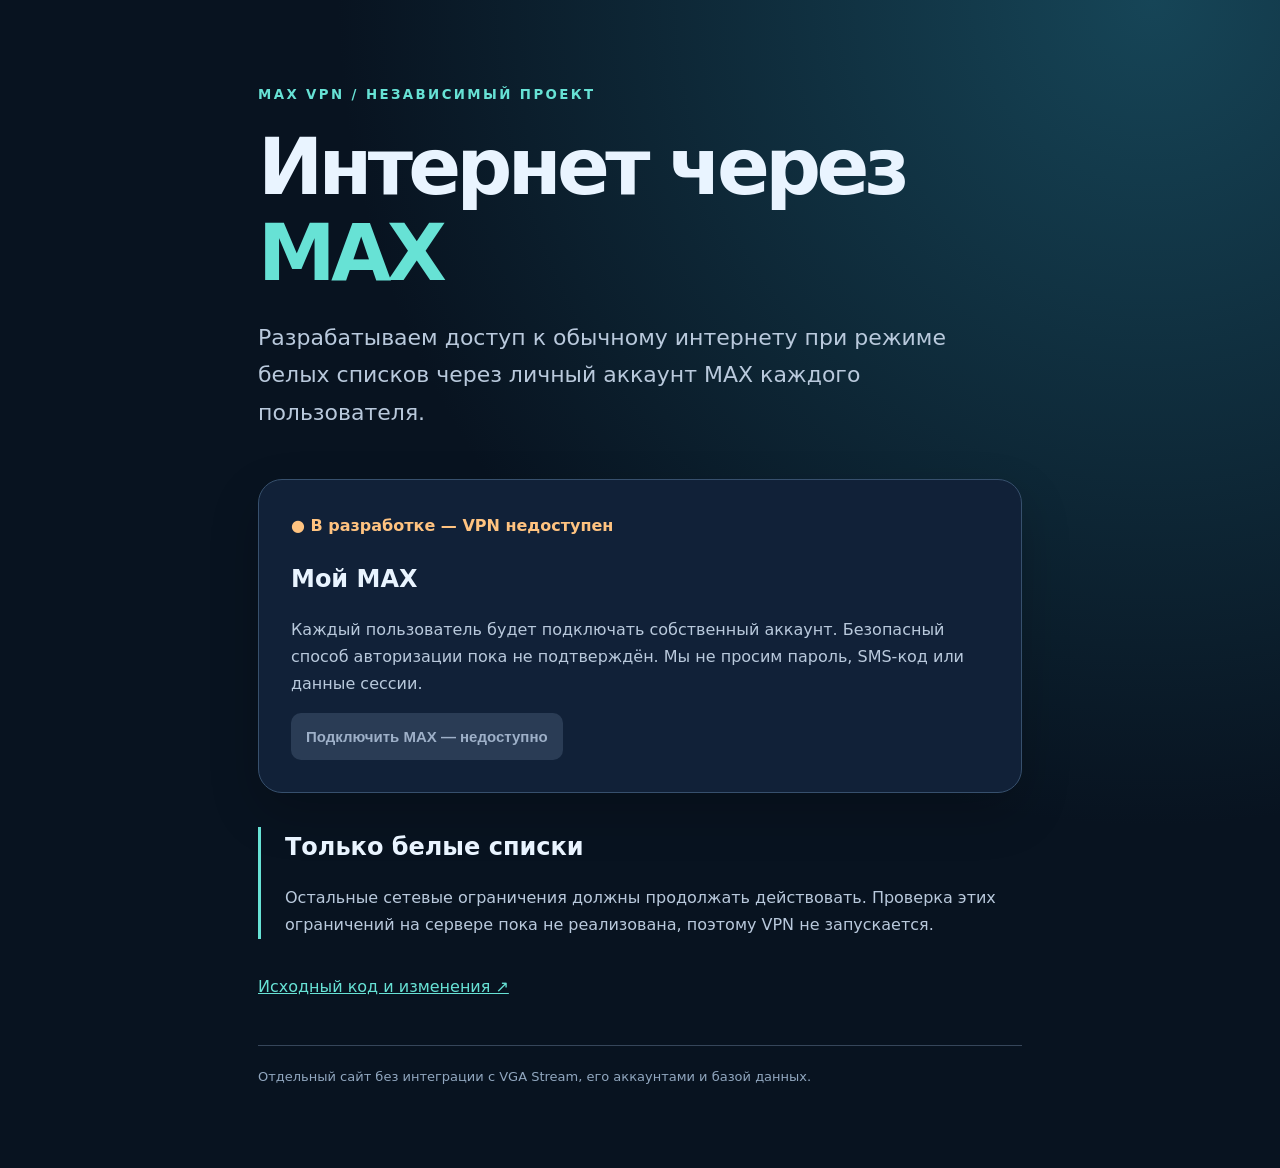
==== site/index.html @ 24f3a22f "Initialize standalone MAX VPN Android and website prototypes with user docs" ====
<!doctype html><html lang="ru"><head><meta charset="utf-8"><meta name="viewport" content="width=device-width,initial-scale=1"><title>MAX VPN — белые списки</title><link rel="stylesheet" href="./style.css"></head><body><main><small>MAX VPN / НЕЗАВИСИМЫЙ ПРОЕКТ</small><h1>Интернет через <em>MAX</em></h1><p class="lead">Разрабатываем доступ к обычному интернету при режиме белых списков через личный аккаунт MAX каждого пользователя.</p><section><b class="status">● В разработке — VPN недоступен</b><h2>Мой MAX</h2><p>Каждый пользователь будет подключать собственный аккаунт. Безопасный способ авторизации пока не подтверждён. Мы не просим пароль, SMS-код или данные сессии.</p><button disabled>Подключить MAX — недоступно</button></section><aside><h2>Только белые списки</h2><p>Остальные сетевые ограничения должны продолжать действовать. Проверка этих ограничений на сервере пока не реализована, поэтому VPN не запускается.</p></aside><p><a href="https://github.com/Mask0FDark/max_vpn">Исходный код и изменения ↗</a></p><footer>Отдельный сайт без интеграции с VGA Stream, его аккаунтами и базой данных.</footer></main></body></html>
---- site/style.css ----
*{box-sizing:border-box}body{margin:0;color:#e9f4ff;background:radial-gradient(ellipse at 90% 0%,#164557,transparent 50%),#081320;font:16px/1.7 system-ui,sans-serif}main{max-width:820px;margin:auto;padding:80px 28px}small{color:#67e2d5;letter-spacing:.18em;font-weight:800}h1{font-size:clamp(43px,8vw,78px);letter-spacing:-.06em;line-height:1.1;margin:18px 0}em{font-style:normal;color:#67e2d5}.lead{font-size:22px}p{color:#b9c9dc}section{padding:32px;background:#112138;border:1px solid #37506d;border-radius:24px;margin:48px 0 30px;box-shadow:0 20px 50px #0003}.status{color:#ffc380}h2{margin-bottom:5px}button{background:#2a3c55;border:0;color:#9eb0c8;border-radius:10px;padding:15px;font-size:15px;font-weight:700;cursor:not-allowed}aside{border-left:3px solid #67e2d5;padding-left:24px;margin:34px 0}a{color:#67e2d5}footer{border-top:1px solid #36465a;margin-top:45px;padding-top:20px;color:#91a7bf;font-size:13px}@media(max-width:550px){main{padding:35px 18px}section{padding:22px}}
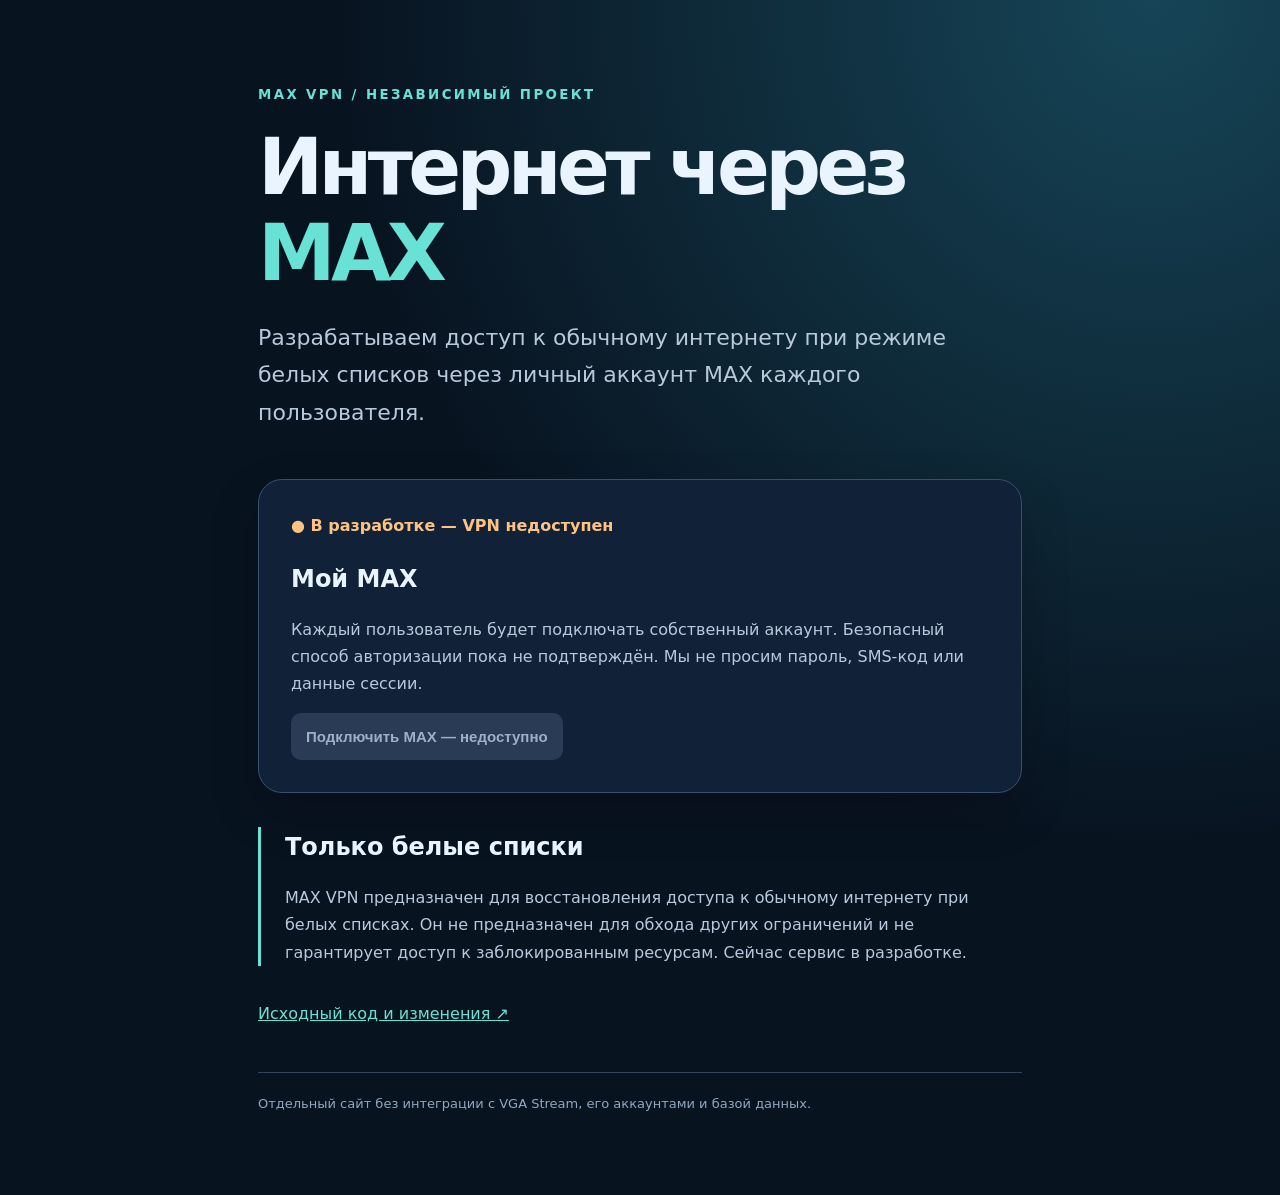
==== commit 22228fce: "Clarify VPN scope as allowlist connectivity, not filtering requirement" ====
--- a/site/index.html
+++ b/site/index.html
@@ -1 +1 @@
-<!doctype html><html lang="ru"><head><meta charset="utf-8"><meta name="viewport" content="width=device-width,initial-scale=1"><title>MAX VPN — белые списки</title><link rel="stylesheet" href="./style.css"></head><body><main><small>MAX VPN / НЕЗАВИСИМЫЙ ПРОЕКТ</small><h1>Интернет через <em>MAX</em></h1><p class="lead">Разрабатываем доступ к обычному интернету при режиме белых списков через личный аккаунт MAX каждого пользователя.</p><section><b class="status">● В разработке — VPN недоступен</b><h2>Мой MAX</h2><p>Каждый пользователь будет подключать собственный аккаунт. Безопасный способ авторизации пока не подтверждён. Мы не просим пароль, SMS-код или данные сессии.</p><button disabled>Подключить MAX — недоступно</button></section><aside><h2>Только белые списки</h2><p>Остальные сетевые ограничения должны продолжать действовать. Проверка этих ограничений на сервере пока не реализована, поэтому VPN не запускается.</p></aside><p><a href="https://github.com/Mask0FDark/max_vpn">Исходный код и изменения ↗</a></p><footer>Отдельный сайт без интеграции с VGA Stream, его аккаунтами и базой данных.</footer></main></body></html>+<!doctype html><html lang="ru"><head><meta charset="utf-8"><meta name="viewport" content="width=device-width,initial-scale=1"><title>MAX VPN — белые списки</title><link rel="stylesheet" href="./style.css"></head><body><main><small>MAX VPN / НЕЗАВИСИМЫЙ ПРОЕКТ</small><h1>Интернет через <em>MAX</em></h1><p class="lead">Разрабатываем доступ к обычному интернету при режиме белых списков через личный аккаунт MAX каждого пользователя.</p><section><b class="status">● В разработке — VPN недоступен</b><h2>Мой MAX</h2><p>Каждый пользователь будет подключать собственный аккаунт. Безопасный способ авторизации пока не подтверждён. Мы не просим пароль, SMS-код или данные сессии.</p><button disabled>Подключить MAX — недоступно</button></section><aside><h2>Только белые списки</h2><p>MAX VPN предназначен для восстановления доступа к обычному интернету при белых списках. Он не предназначен для обхода других ограничений и не гарантирует доступ к заблокированным ресурсам. Сейчас сервис в разработке.</p></aside><p><a href="https://github.com/Mask0FDark/max_vpn">Исходный код и изменения ↗</a></p><footer>Отдельный сайт без интеграции с VGA Stream, его аккаунтами и базой данных.</footer></main></body></html>
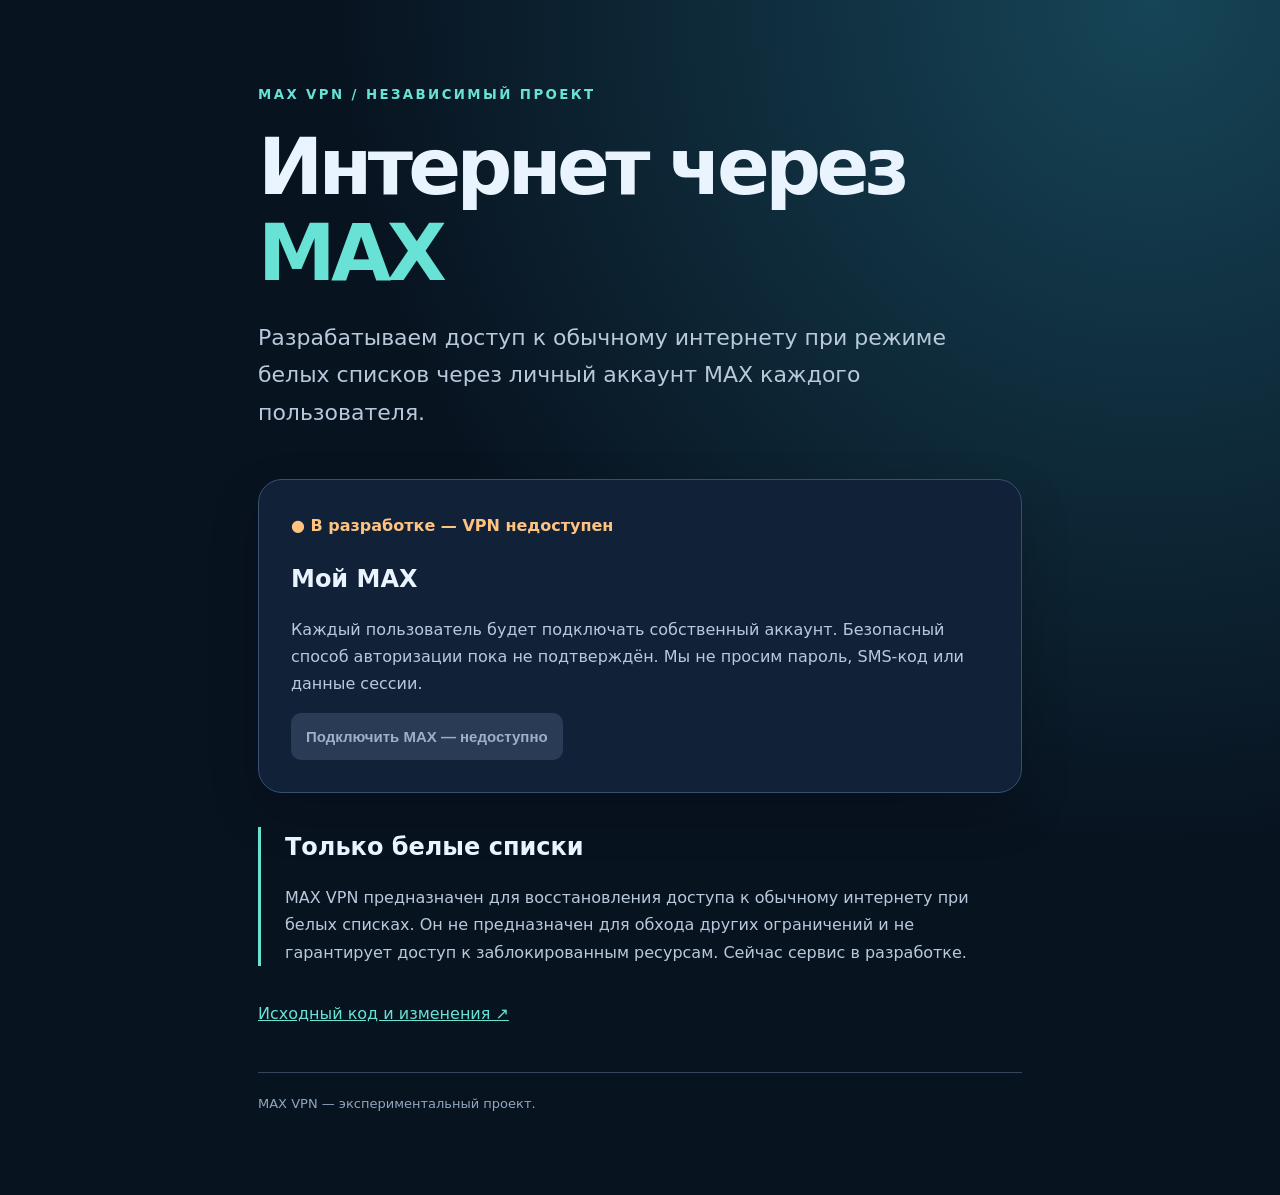
==== commit 24a63440: "Remove internal deployment details from public-facing docs and site" ====
--- a/site/index.html
+++ b/site/index.html
@@ -1 +1 @@
-<!doctype html><html lang="ru"><head><meta charset="utf-8"><meta name="viewport" content="width=device-width,initial-scale=1"><title>MAX VPN — белые списки</title><link rel="stylesheet" href="./style.css"></head><body><main><small>MAX VPN / НЕЗАВИСИМЫЙ ПРОЕКТ</small><h1>Интернет через <em>MAX</em></h1><p class="lead">Разрабатываем доступ к обычному интернету при режиме белых списков через личный аккаунт MAX каждого пользователя.</p><section><b class="status">● В разработке — VPN недоступен</b><h2>Мой MAX</h2><p>Каждый пользователь будет подключать собственный аккаунт. Безопасный способ авторизации пока не подтверждён. Мы не просим пароль, SMS-код или данные сессии.</p><button disabled>Подключить MAX — недоступно</button></section><aside><h2>Только белые списки</h2><p>MAX VPN предназначен для восстановления доступа к обычному интернету при белых списках. Он не предназначен для обхода других ограничений и не гарантирует доступ к заблокированным ресурсам. Сейчас сервис в разработке.</p></aside><p><a href="https://github.com/Mask0FDark/max_vpn">Исходный код и изменения ↗</a></p><footer>Отдельный сайт без интеграции с VGA Stream, его аккаунтами и базой данных.</footer></main></body></html>+<!doctype html><html lang="ru"><head><meta charset="utf-8"><meta name="viewport" content="width=device-width,initial-scale=1"><title>MAX VPN — белые списки</title><link rel="stylesheet" href="./style.css"></head><body><main><small>MAX VPN / НЕЗАВИСИМЫЙ ПРОЕКТ</small><h1>Интернет через <em>MAX</em></h1><p class="lead">Разрабатываем доступ к обычному интернету при режиме белых списков через личный аккаунт MAX каждого пользователя.</p><section><b class="status">● В разработке — VPN недоступен</b><h2>Мой MAX</h2><p>Каждый пользователь будет подключать собственный аккаунт. Безопасный способ авторизации пока не подтверждён. Мы не просим пароль, SMS-код или данные сессии.</p><button disabled>Подключить MAX — недоступно</button></section><aside><h2>Только белые списки</h2><p>MAX VPN предназначен для восстановления доступа к обычному интернету при белых списках. Он не предназначен для обхода других ограничений и не гарантирует доступ к заблокированным ресурсам. Сейчас сервис в разработке.</p></aside><p><a href="https://github.com/Mask0FDark/max_vpn">Исходный код и изменения ↗</a></p><footer>MAX VPN — экспериментальный проект.</footer></main></body></html>
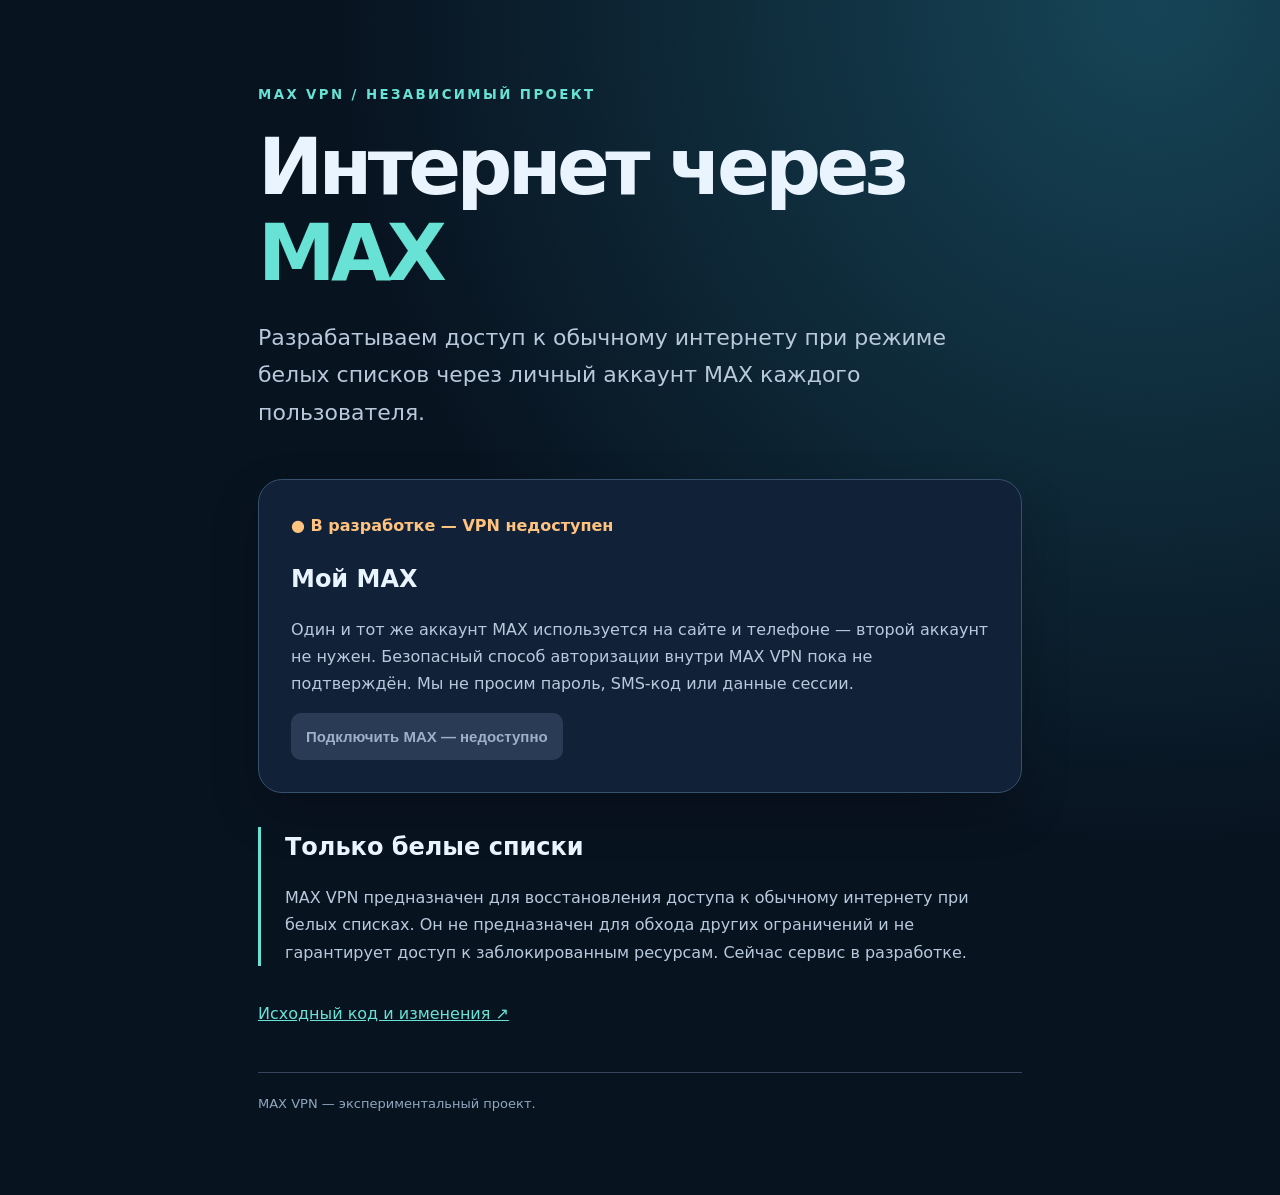
==== commit bdd66fed: "Use one MAX account with host and mobile message routing" ====
--- a/site/index.html
+++ b/site/index.html
@@ -1 +1 @@
-<!doctype html><html lang="ru"><head><meta charset="utf-8"><meta name="viewport" content="width=device-width,initial-scale=1"><title>MAX VPN — белые списки</title><link rel="stylesheet" href="./style.css"></head><body><main><small>MAX VPN / НЕЗАВИСИМЫЙ ПРОЕКТ</small><h1>Интернет через <em>MAX</em></h1><p class="lead">Разрабатываем доступ к обычному интернету при режиме белых списков через личный аккаунт MAX каждого пользователя.</p><section><b class="status">● В разработке — VPN недоступен</b><h2>Мой MAX</h2><p>Каждый пользователь будет подключать собственный аккаунт. Безопасный способ авторизации пока не подтверждён. Мы не просим пароль, SMS-код или данные сессии.</p><button disabled>Подключить MAX — недоступно</button></section><aside><h2>Только белые списки</h2><p>MAX VPN предназначен для восстановления доступа к обычному интернету при белых списках. Он не предназначен для обхода других ограничений и не гарантирует доступ к заблокированным ресурсам. Сейчас сервис в разработке.</p></aside><p><a href="https://github.com/Mask0FDark/max_vpn">Исходный код и изменения ↗</a></p><footer>MAX VPN — экспериментальный проект.</footer></main></body></html>+<!doctype html><html lang="ru"><head><meta charset="utf-8"><meta name="viewport" content="width=device-width,initial-scale=1"><title>MAX VPN — белые списки</title><link rel="stylesheet" href="./style.css"></head><body><main><small>MAX VPN / НЕЗАВИСИМЫЙ ПРОЕКТ</small><h1>Интернет через <em>MAX</em></h1><p class="lead">Разрабатываем доступ к обычному интернету при режиме белых списков через личный аккаунт MAX каждого пользователя.</p><section><b class="status">● В разработке — VPN недоступен</b><h2>Мой MAX</h2><p>Один и тот же аккаунт MAX используется на сайте и телефоне — второй аккаунт не нужен. Безопасный способ авторизации внутри MAX VPN пока не подтверждён. Мы не просим пароль, SMS-код или данные сессии.</p><button disabled>Подключить MAX — недоступно</button></section><aside><h2>Только белые списки</h2><p>MAX VPN предназначен для восстановления доступа к обычному интернету при белых списках. Он не предназначен для обхода других ограничений и не гарантирует доступ к заблокированным ресурсам. Сейчас сервис в разработке.</p></aside><p><a href="https://github.com/Mask0FDark/max_vpn">Исходный код и изменения ↗</a></p><footer>MAX VPN — экспериментальный проект.</footer></main></body></html>
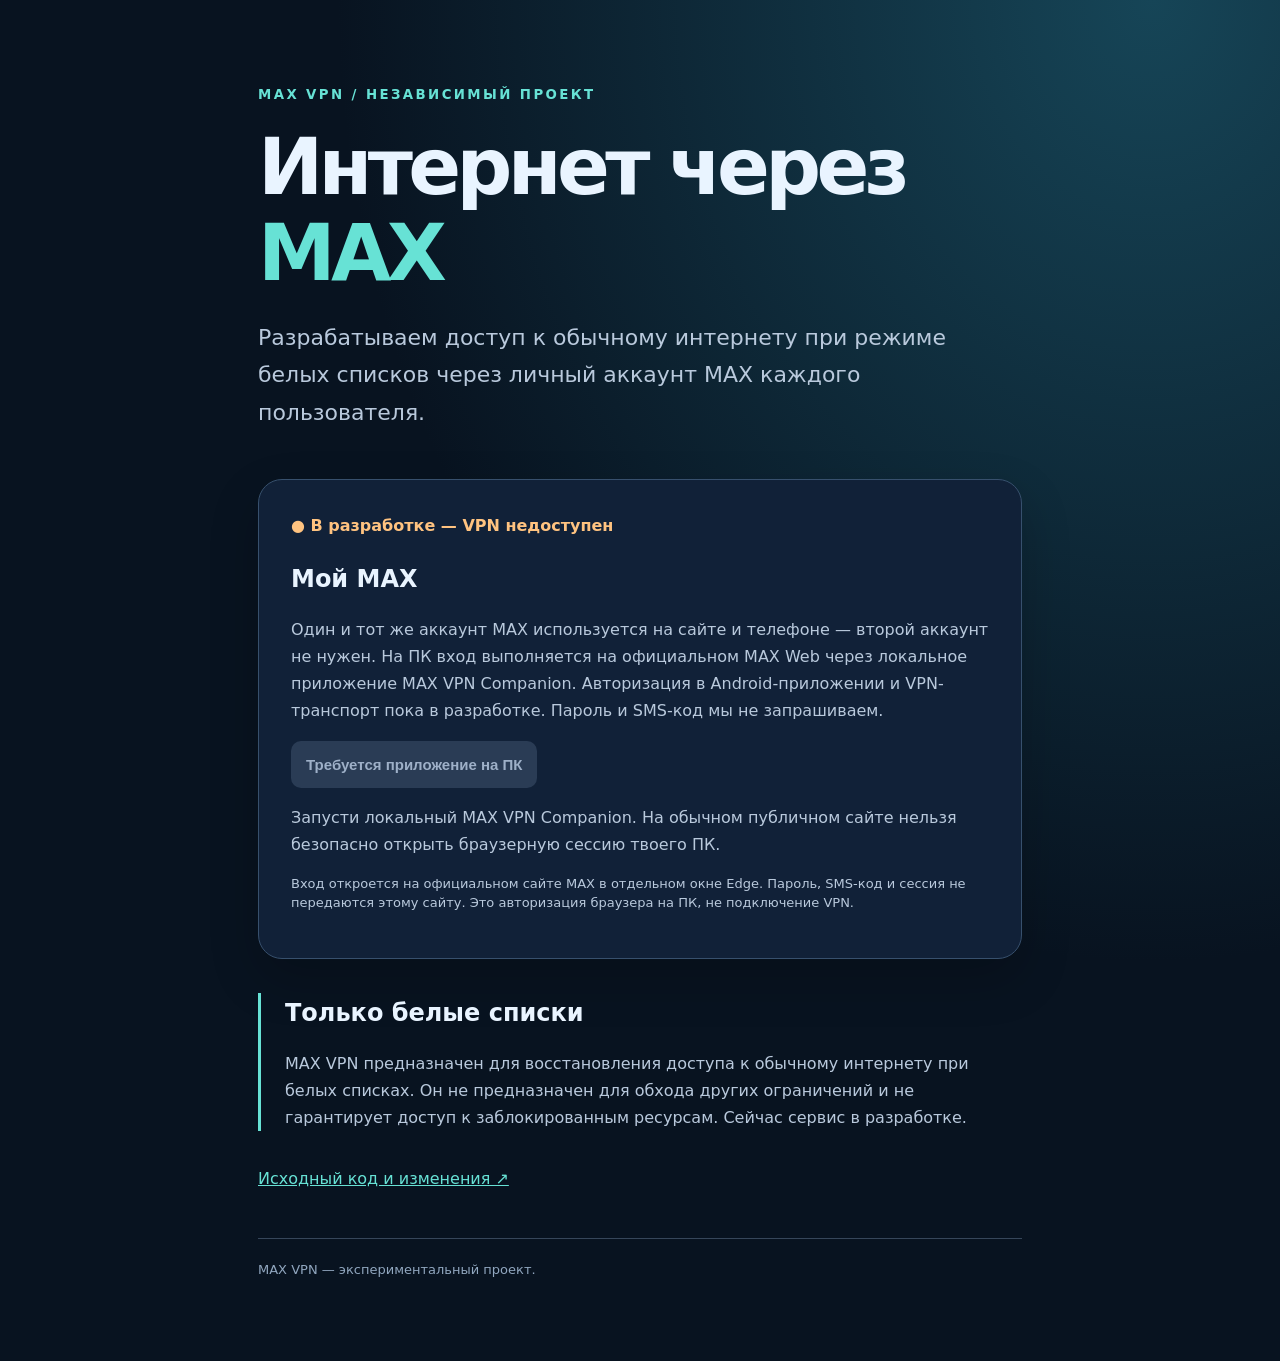
==== commit c22c214b: "Add local MAX Web login companion and Android WebView sign-in" ====
--- a/site/index.html
+++ b/site/index.html
@@ -1 +1 @@
-<!doctype html><html lang="ru"><head><meta charset="utf-8"><meta name="viewport" content="width=device-width,initial-scale=1"><title>MAX VPN — белые списки</title><link rel="stylesheet" href="./style.css"></head><body><main><small>MAX VPN / НЕЗАВИСИМЫЙ ПРОЕКТ</small><h1>Интернет через <em>MAX</em></h1><p class="lead">Разрабатываем доступ к обычному интернету при режиме белых списков через личный аккаунт MAX каждого пользователя.</p><section><b class="status">● В разработке — VPN недоступен</b><h2>Мой MAX</h2><p>Один и тот же аккаунт MAX используется на сайте и телефоне — второй аккаунт не нужен. Безопасный способ авторизации внутри MAX VPN пока не подтверждён. Мы не просим пароль, SMS-код или данные сессии.</p><button disabled>Подключить MAX — недоступно</button></section><aside><h2>Только белые списки</h2><p>MAX VPN предназначен для восстановления доступа к обычному интернету при белых списках. Он не предназначен для обхода других ограничений и не гарантирует доступ к заблокированным ресурсам. Сейчас сервис в разработке.</p></aside><p><a href="https://github.com/Mask0FDark/max_vpn">Исходный код и изменения ↗</a></p><footer>MAX VPN — экспериментальный проект.</footer></main></body></html>+<!doctype html><html lang="ru"><head><meta charset="utf-8"><meta name="viewport" content="width=device-width,initial-scale=1"><title>MAX VPN — белые списки</title><link rel="stylesheet" href="./style.css"><script src="./app.js" defer></script></head><body><main><small>MAX VPN / НЕЗАВИСИМЫЙ ПРОЕКТ</small><h1>Интернет через <em>MAX</em></h1><p class="lead">Разрабатываем доступ к обычному интернету при режиме белых списков через личный аккаунт MAX каждого пользователя.</p><section><b class="status">● В разработке — VPN недоступен</b><h2>Мой MAX</h2><p>Один и тот же аккаунт MAX используется на сайте и телефоне — второй аккаунт не нужен. На ПК вход выполняется на официальном MAX Web через локальное приложение MAX VPN Companion. Авторизация в Android-приложении и VPN-транспорт пока в разработке. Пароль и SMS-код мы не запрашиваем.</p><button id="maxLoginButton" disabled>Войти через MAX Web</button><p id="maxLoginStatus" aria-live="polite">Проверка локального приложения…</p><p class="fineprint">Вход откроется на официальном сайте MAX в отдельном окне Edge. Пароль, SMS-код и сессия не передаются этому сайту. Это авторизация браузера на ПК, не подключение VPN.</p></section><aside><h2>Только белые списки</h2><p>MAX VPN предназначен для восстановления доступа к обычному интернету при белых списках. Он не предназначен для обхода других ограничений и не гарантирует доступ к заблокированным ресурсам. Сейчас сервис в разработке.</p></aside><p><a href="https://github.com/Mask0FDark/max_vpn">Исходный код и изменения ↗</a></p><footer>MAX VPN — экспериментальный проект.</footer></main></body></html>
--- a/site/style.css
+++ b/site/style.css
@@ -1 +1 @@
-*{box-sizing:border-box}body{margin:0;color:#e9f4ff;background:radial-gradient(ellipse at 90% 0%,#164557,transparent 50%),#081320;font:16px/1.7 system-ui,sans-serif}main{max-width:820px;margin:auto;padding:80px 28px}small{color:#67e2d5;letter-spacing:.18em;font-weight:800}h1{font-size:clamp(43px,8vw,78px);letter-spacing:-.06em;line-height:1.1;margin:18px 0}em{font-style:normal;color:#67e2d5}.lead{font-size:22px}p{color:#b9c9dc}section{padding:32px;background:#112138;border:1px solid #37506d;border-radius:24px;margin:48px 0 30px;box-shadow:0 20px 50px #0003}.status{color:#ffc380}h2{margin-bottom:5px}button{background:#2a3c55;border:0;color:#9eb0c8;border-radius:10px;padding:15px;font-size:15px;font-weight:700;cursor:not-allowed}aside{border-left:3px solid #67e2d5;padding-left:24px;margin:34px 0}a{color:#67e2d5}footer{border-top:1px solid #36465a;margin-top:45px;padding-top:20px;color:#91a7bf;font-size:13px}@media(max-width:550px){main{padding:35px 18px}section{padding:22px}}+*{box-sizing:border-box}body{margin:0;color:#e9f4ff;background:radial-gradient(ellipse at 90% 0%,#164557,transparent 50%),#081320;font:16px/1.7 system-ui,sans-serif}main{max-width:820px;margin:auto;padding:80px 28px}small{color:#67e2d5;letter-spacing:.18em;font-weight:800}h1{font-size:clamp(43px,8vw,78px);letter-spacing:-.06em;line-height:1.1;margin:18px 0}em{font-style:normal;color:#67e2d5}.lead{font-size:22px}p{color:#b9c9dc}section{padding:32px;background:#112138;border:1px solid #37506d;border-radius:24px;margin:48px 0 30px;box-shadow:0 20px 50px #0003}.status{color:#ffc380}h2{margin-bottom:5px}button{background:#148575;border:0;color:#fff;border-radius:10px;padding:15px;font-size:15px;font-weight:700;cursor:pointer}button:disabled{background:#2a3c55;color:#9eb0c8;cursor:not-allowed}.fineprint{font-size:13px;line-height:1.5}aside{border-left:3px solid #67e2d5;padding-left:24px;margin:34px 0}a{color:#67e2d5}footer{border-top:1px solid #36465a;margin-top:45px;padding-top:20px;color:#91a7bf;font-size:13px}@media(max-width:550px){main{padding:35px 18px}section{padding:22px}}
